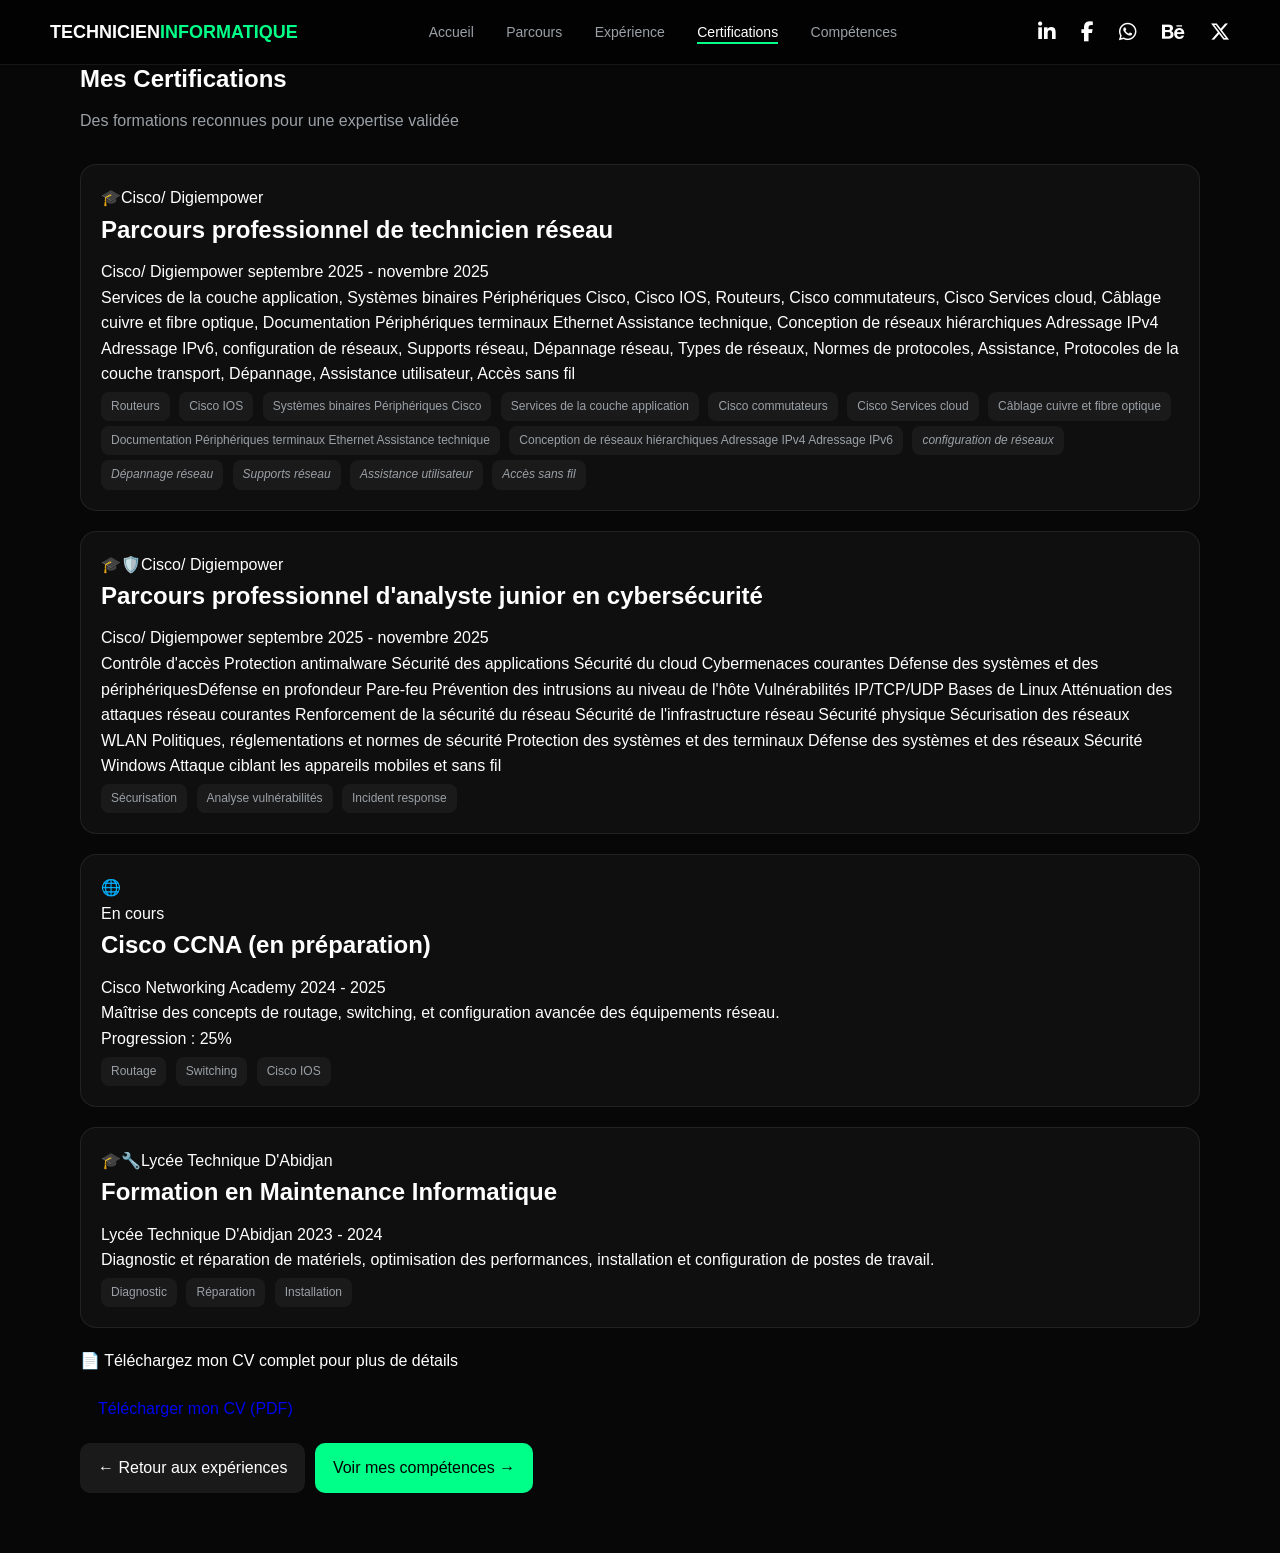
==== certification.html @ 4b7ccd05 "initial portfolio" ====
<!DOCTYPE html>
<html lang="fr">
<head>
  <!-- META ESSENTIEL -->
  <meta charset="UTF-8">
  <meta name="viewport" content="width=device-width, initial-scale=1.0">
  
  <!-- LIEN CORRIGÉ POUR LES ICÔNES -->
  <link rel="stylesheet" href="https://cdnjs.cloudflare.com/ajax/libs/font-awesome/6.5.0/css/all.min.css">

  <!-- SEO -->
  <meta name="description" content="Portfolio professionnel de Joseph-Michael YAO, technicien informatique spécialisé en maintenance, réseaux, développement web et vidéosurveillance.">
  <meta name="keywords" content="technicien informatique, réseau, maintenance, vidéosurveillance, développeur web, Côte d'Ivoire">
  <meta name="author" content="YAO KONAN KOUAKOU JOSEPH-MICHAEL">

  <!-- OPEN GRAPH (pour partage WhatsApp / Facebook) -->
  <meta property="og:title" content="Joseph-Michael YAO | Technicien Informatique">
  <meta property="og:description" content="Technicien IT polyvalent spécialisé en maintenance, réseau et développement web.">
  <meta property="og:image" content="profile.jpg">
  <meta property="og:type" content="website">

  <title>Joseph-Michael YAO | Technicien Informatique</title>

  <!-- CSS -->
  <link rel="stylesheet" href="style.css">

  <!-- FAVICON -->
  <link rel="icon" href="favicon.ico" type="image/x-icon">
</head>

<body>

  <!-- ================= NAVBAR ================= -->
  <header class="navbar">
    
    <!-- LOGO -->
    <div class="logo" aria-label="Logo du site">
      TECHNICIEN<span>INFORMATIQUE</span>
    </div>

    <!-- NAVIGATION -->
    <nav id="menu" class="nav-menu" aria-label="Navigation principale">
      <a href="index.html">Accueil</a>
      <a href="parcours.html">Parcours</a>
      <a href="experience.html">Expérience</a>
      <a href="certification.html" class="active">Certifications</a>
      <a href="competence.html">Compétences</a>
    </nav>

    <!-- RÉSEAUX SOCIAUX (Désormais visibles) -->
    <div class="socials" aria-label="Réseaux sociaux">
      <a href="https://linkedin.com" target="_blank" aria-label="LinkedIn">
        <i class="fab fa-linkedin-in"></i>
      </a>
      <a href="https://facebook.com/joseph.michael" target="_blank" aria-label="Facebook">
        <i class="fab fa-facebook-f"></i>
      </a>
      <a href="https://wa.me/2250545827545" target="_blank" aria-label="WhatsApp">
        <i class="fab fa-whatsapp"></i>
      </a>
      <a href="#" target="_blank" aria-label="Behance">
        <i class="fab fa-behance"></i>
      </a>
      <a href="#" target="_blank" aria-label="Twitter">
        <i class="fab fa-x-twitter"></i>
      </a>
    </div>

    <!-- MENU MOBILE -->
    <button class="burger" aria-label="Ouvrir le menu mobile" onclick="toggleMenu()">
      ☰
    </button>

  </header>

  <main>
    <!-- SECTION CERTIFICATIONS -->
    <section class="certifications">
      <div class="certifications-header">
        <h1>Mes Certifications</h1>
        <p class="subtitle">Des formations reconnues pour une expertise validée</p>
      </div>

      <div class="certifications-grid">
        <!-- Certification 1 - Parcours professionnel de technicien réseau -->
        <div class="certification-card">
          <div class="certification-icon">🎓Cisco/ Digiempower</div>
          <div class="certification-content">
            <h2>Parcours professionnel de technicien réseau</h2>
            <div class="certification-meta">
              <span class="cert-org">Cisco/ Digiempower</span>
              <span class="cert-date">septembre 2025 - novembre 2025</span>
            </div>
            <p> Services de la couche application,
              Systèmes binaires Périphériques Cisco, 
              Cisco IOS, Routeurs, 
              Cisco commutateurs, 
              Cisco Services cloud,
              Câblage cuivre et fibre optique,
              Documentation Périphériques terminaux Ethernet Assistance technique,
              Conception de réseaux hiérarchiques Adressage IPv4 Adressage IPv6, 
              configuration de réseaux,
              Supports réseau,
              Dépannage réseau, 
              Types de réseaux, 
              Normes de protocoles, 
              Assistance, 
              Protocoles de la couche transport, 
              Dépannage, 
              Assistance utilisateur, 
              Accès sans fil</p>
            <div class="certification-skills">
              <span class="cert-skill">Routeurs</span>
              <span class="cert-skill">Cisco IOS</span>
              <span class="cert-skill">Systèmes binaires Périphériques Cisco</span>
              <span class="cert-skill">Services de la couche application</span>
              <span class="cert-skill">Cisco commutateurs</span>
              <span class="cert-skill">Cisco Services cloud</span>
              <span class="cert-skill">Câblage cuivre et fibre optique</span>
              <span class="cert-skill">Documentation Périphériques terminaux Ethernet Assistance technique</span>
              <span class="cert-skill">Conception de réseaux hiérarchiques Adressage IPv4 Adressage IPv6</span>
              <var><span class="cert-skill">configuration de réseaux</span>
              <span class="cert-skill">Dépannage réseau</span>
              <span class="cert-skill">Supports réseau</span>
              <span class="cert-skill">Assistance utilisateur</span>
              <span class="cert-skill">Accès sans fil</span>

          </var>
            </div>
          </div>
        </div>

        <!-- Certification 3 - Formation Cybersécurité -->
        <div class="certification-card">
          <div class="certification-icon">🎓🛡️Cisco/ Digiempower</div>
          <div class="certification-content">
            <h2>Parcours professionnel d'analyste junior en cybersécurité</h2>
            <div class="certification-meta">
              <span class="cert-org">Cisco/ Digiempower</span>
              <span class="cert-date">septembre 2025 - novembre 2025</span>
            </div>
            <p>Contrôle d'accès Protection antimalware Sécurité des applications Sécurité du cloud Cybermenaces courantes Défense des systèmes et des périphériquesDéfense en profondeur Pare-feu Prévention des intrusions au niveau de l'hôte Vulnérabilités IP/TCP/UDP Bases de Linux Atténuation des attaques réseau courantes Renforcement de la sécurité du réseau Sécurité de l'infrastructure réseau Sécurité physique Sécurisation des réseaux WLAN Politiques, réglementations et normes de sécurité Protection des systèmes et des terminaux Défense des systèmes et des réseaux Sécurité Windows Attaque ciblant les appareils mobiles et sans fil</p>
            <div class="certification-skills">
              <span class="cert-skill">Sécurisation</span>
              <span class="cert-skill">Analyse vulnérabilités</span>
              <span class="cert-skill">Incident response</span>
            </div>
          </div>
        </div>

        <!-- Certification 4 - Cisco CCNA (en cours) -->
        <div class="certification-card in-progress">
          <div class="certification-icon">🌐</div>
          <div class="certification-content">
            <div class="cert-badge">En cours</div>
            <h2>Cisco CCNA (en préparation)</h2>
            <div class="certification-meta">
              <span class="cert-org">Cisco Networking Academy</span>
              <span class="cert-date">2024 - 2025</span>
            </div>
            <p>Maîtrise des concepts de routage, switching, et configuration avancée des équipements réseau.</p>
            <div class="progress-bar">
              <div class="progress-fill" style="width: 60%"></div>
            </div>
            <span class="progress-text">Progression : 25%</span>
            <div class="certification-skills">
              <span class="cert-skill">Routage</span>
              <span class="cert-skill">Switching</span>
              <span class="cert-skill">Cisco IOS</span>
            </div>
          </div>
        </div>

        <!-- Certification 5 - Maintenance & Support -->
        <div class="certification-card">
          <div class="certification-icon">🎓🔧Lycée Technique D'Abidjan</div>
          <div class="certification-content">
            <h2>Formation en Maintenance Informatique</h2>
            <div class="certification-meta">
              <span class="cert-org">Lycée Technique D'Abidjan</span>
              <span class="cert-date">2023 - 2024</span>
            </div>
            <p>Diagnostic et réparation de matériels, optimisation des performances, installation et configuration de postes de travail.</p>
            <div class="certification-skills">
              <span class="cert-skill">Diagnostic</span>
              <span class="cert-skill">Réparation</span>
              <span class="cert-skill">Installation</span>
            </div>
          </div>
        </div>

      </div>

      <!-- Section téléchargement CV -->
      <div class="cv-section">
        <div class="cv-card">
          <p>📄 Téléchargez mon CV complet pour plus de détails</p>
          <a href="CV_INFORMATICIEN RESEAU_YAO KONAN_KOUAKOU JOSEPH-MICHAEL (2).pdf" class="btn-cv" download>Télécharger mon CV (PDF)</a>
        </div>
      </div>

      <!-- Boutons de navigation -->
      <div class="certifications-actions">
        <a href="experience.html" class="btn-secondary">← Retour aux expériences</a>
        <a href="competence.html" class="btn-primary">Voir mes compétences →</a>
      </div>
    </section>
  </main>

  <script src="script.js"></script>
</body>
</html>
---- style.css ----
/* =========================
   RESET & BASE
========================= */
*{
  margin:0;
  padding:0;
  box-sizing:border-box;
  font-family:Arial, sans-serif;
}

:root{
  --bg:#070707;
  --card:#0f0f0f;
  --text:#ffffff;
  --muted:#9aa0a6;
  --primary:#00ff88;
  --border:rgba(255,255,255,0.08);
}

body{
  background:var(--bg);
  color:var(--text);
  line-height:1.6;
}

/* =========================
   NAVBAR
========================= */
.navbar{
  position:fixed;
  top:0;
  width:100%;
  display:flex;
  justify-content:space-between;
  align-items:center;
  padding:16px 50px;
  background:rgba(0,0,0,0.6);
  backdrop-filter: blur(14px);
  z-index:1000;
  border-bottom:1px solid var(--border);
}

.logo{
  font-weight:700;
  font-size:18px;
}

.logo span{
  color:var(--primary);
}

nav a{
  margin:0 14px;
  text-decoration:none;
  color:var(--muted);
  font-size:14px;
  transition:0.3s;
  position:relative;
}

nav a:hover,
nav a.active{
  color:var(--text);
}

nav a::after{
  content:"";
  position:absolute;
  left:0;
  bottom:-4px;
  width:0%;
  height:2px;
  background:var(--primary);
  transition:0.3s;
}

nav a:hover::after,
nav a.active::after{
  width:100%;
}

.socials a{
  margin-left:10px;
  color:var(--muted);
  text-decoration:none;
}

.socials a:hover{
  color:var(--primary);
}

/* BURGER */
.burger{
  display:none;
  font-size:26px;
  cursor:pointer;
  color:white;
  background:none;
  border:none;
}

/* =========================
   HERO
========================= */
.hero{
  display:flex;
  justify-content:space-between;
  align-items:center;
  padding:140px 80px 60px;
  gap:40px;
}

.hero-text{
  max-width:520px;
}

.hero-text h1{
  font-size:52px;
  line-height:1.1;
}

.hero-text h1 span{
  color:var(--primary);
}

.hero-text p{
  margin-top:20px;
  color:var(--muted);
}

/* BUTTON */
.btn{
  margin-top:30px;
  padding:14px 22px;
  border:none;
  background:var(--primary);
  color:black;
  font-weight:bold;
  cursor:pointer;
  border-radius:10px;
  transition:0.3s;
  display:inline-block;
  box-shadow:0 0 25px rgba(0,255,136,0.2);
}

.btn:hover{
  transform:translateY(-3px);
}

/* IMAGE */
.hero-img .circle{
  width:340px;
  height:340px;
  border-radius:50%;
  overflow:hidden;
  border:4px solid #111;
  box-shadow:0 0 50px rgba(0,255,136,0.15);
}

.hero-img img{
  width:100%;
  height:100%;
  object-fit:cover;
}

/* =========================
   SECTIONS
========================= */
section{
  padding:60px 80px;
}

h1,h2,h3{
  margin-bottom:10px;
}

.subtitle{
  color:var(--muted);
  margin-bottom:30px;
}

/* =========================
   CARDS (COMPÉTENCES / EXP)
========================= */
.skill-card,
.experience-card,
.certification-card{
  background:var(--card);
  border:1px solid var(--border);
  border-radius:16px;
  padding:20px;
  margin-bottom:20px;
  transition:0.3s;
}

.skill-card:hover,
.experience-card:hover,
.certification-card:hover{
  transform:translateY(-5px);
  border-color:rgba(0,255,136,0.3);
}

/* SKILL BAR */
.skill-level{
  background:#1a1a1a;
  height:6px;
  border-radius:10px;
  margin-top:10px;
  overflow:hidden;
}

.level-bar{
  height:100%;
  background:var(--primary);
}

/* TAGS */
.skill-badge,
.skill-tag,
.cert-skill{
  display:inline-block;
  padding:5px 10px;
  margin:5px 5px 0 0;
  background:#1a1a1a;
  border-radius:8px;
  font-size:12px;
  color:var(--muted);
}

/* =========================
   LOGOS
========================= */
.logos{
  display:flex;
  flex-wrap:wrap;
  gap:20px;
  color:var(--muted);
}

/* =========================
   BUTTONS ACTIONS
========================= */
.btn-primary,
.btn-secondary,
.btn-cv{
  padding:12px 18px;
  border-radius:10px;
  text-decoration:none;
  display:inline-block;
  margin:10px 5px 0 0;
  transition:0.3s;
}

.btn-primary{
  background:var(--primary);
  color:black;
}

.btn-secondary{
  background:#1a1a1a;
  color:white;
}

.btn-primary:hover,
.btn-secondary:hover,
.btn-cv:hover{
  transform:translateY(-3px);
}

/* =========================
   BURGER MENU MOBILE
========================= */
@media (max-width: 900px){

  .hero{
    flex-direction:column;
    text-align:center;
    padding:120px 20px 40px;
  }

  nav{
    display:none;
    position:absolute;
    top:70px;
    left:0;
    width:100%;
    background:black;
    flex-direction:column;
    padding:20px;
  }

  nav.active{
    display:flex;
  }

  .burger{
    display:block;
  }

  section{
    padding:40px 20px;
  }

  .hero-text h1{
    font-size:38px;
  }
}

/* ===== LOGOS COMPÉTENCES ===== */
.logos{
  display:flex;
  flex-wrap:wrap;
  gap:25px;
  margin-top:20px;
}

.logo-item{
  background:#0f0f0f;
  border:1px solid rgba(255,255,255,0.08);
  padding:15px;
  border-radius:14px;
  width:120px;
  display:flex;
  flex-direction:column;
  align-items:center;
  justify-content:center;
  transition:0.3s;
}

.logo-item:hover{
  transform:translateY(-5px);
  border-color:#00ff88;
}

.logo-item img{
  width:50px;
  height:50px;
  object-fit:contain;
  margin-bottom:10px;
}

.logo-item span{
  font-size:13px;
  color:#aaa;
}

.socials {
  display: flex;
  gap: 15px;
}

.socials a {
  text-decoration: none;
  color: #ffffff; /* Couleur par défaut */
  font-size: 20px;
  transition: 0.3s;
}

.socials a:hover {
  color: #0077b5; /* Exemple : bleu LinkedIn au survol */
}
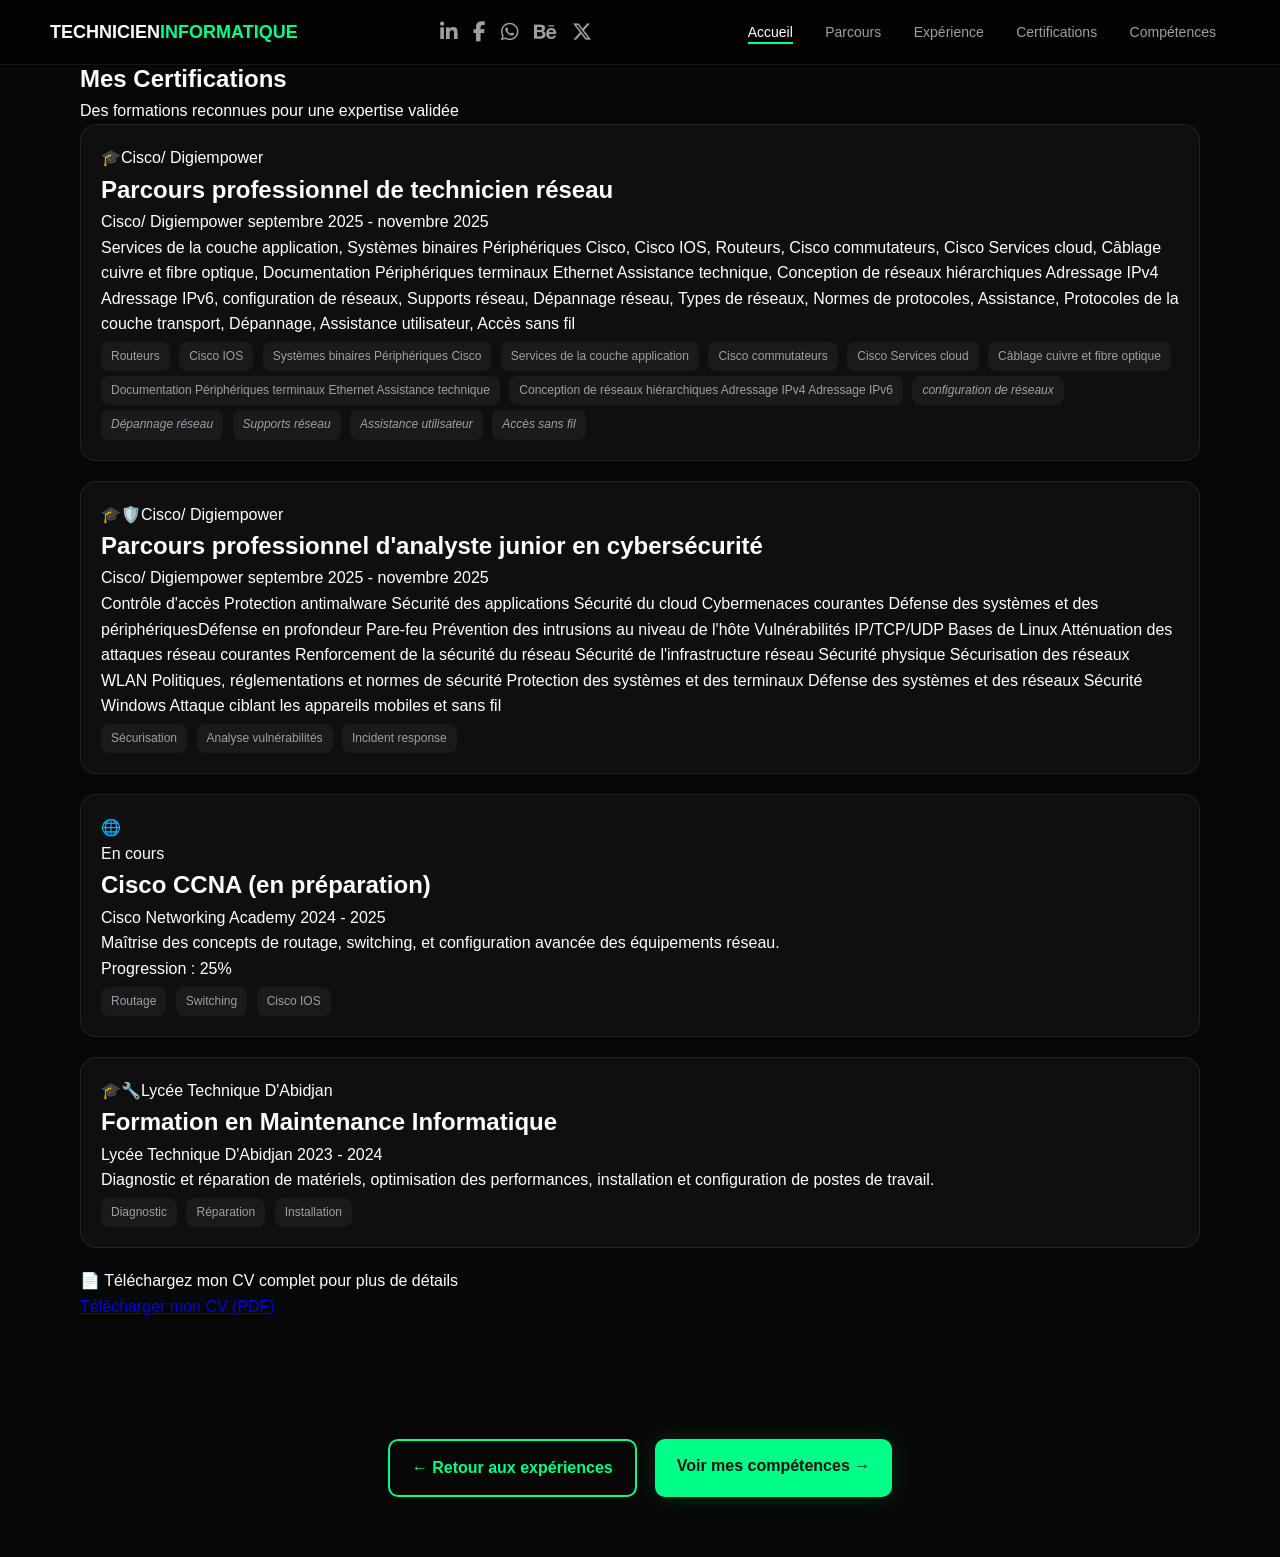
==== commit e3322d7b: "responsive" ====
--- a/certification.html
+++ b/certification.html
@@ -33,22 +33,14 @@
   <!-- ================= NAVBAR ================= -->
   <header class="navbar">
     
+
     <!-- LOGO -->
     <div class="logo" aria-label="Logo du site">
       TECHNICIEN<span>INFORMATIQUE</span>
     </div>
 
-    <!-- NAVIGATION -->
-    <nav id="menu" class="nav-menu" aria-label="Navigation principale">
-      <a href="index.html">Accueil</a>
-      <a href="parcours.html">Parcours</a>
-      <a href="experience.html">Expérience</a>
-      <a href="certification.html" class="active">Certifications</a>
-      <a href="competence.html">Compétences</a>
-    </nav>
-
-    <!-- RÉSEAUX SOCIAUX (Désormais visibles) -->
-    <div class="socials" aria-label="Réseaux sociaux">
+    <!-- RÉSEAUX SOCIAUX DESKTOP -->
+    <div class="socials">
       <a href="https://linkedin.com" target="_blank" aria-label="LinkedIn">
         <i class="fab fa-linkedin-in"></i>
       </a>
@@ -58,13 +50,42 @@
       <a href="https://wa.me/2250545827545" target="_blank" aria-label="WhatsApp">
         <i class="fab fa-whatsapp"></i>
       </a>
-      <a href="#" target="_blank" aria-label="Behance">
+      <a href="#" aria-label="Behance">
         <i class="fab fa-behance"></i>
       </a>
-      <a href="#" target="_blank" aria-label="Twitter">
+      <a href="#" aria-label="Twitter">
         <i class="fab fa-x-twitter"></i>
       </a>
     </div>
+
+    <!-- NAVIGATION -->
+<nav id="menu" class="nav-menu" aria-label="Navigation principale">
+
+  <a href="index.html" class="active">Accueil</a>
+  <a href="parcours.html">Parcours</a>
+  <a href="experience.html">Expérience</a>
+  <a href="certification.html">Certifications</a>
+  <a href="competence.html">Compétences</a>
+
+  <!-- 🔽 AJOUT RÉSEAUX DANS MENU MOBILE -->
+  <div class="mobile-socials">
+    <a href="https://linkedin.com" target="_blank">
+      <i class="fab fa-linkedin-in"></i>
+    </a>
+    <a href="https://facebook.com/joseph.michael" target="_blank">
+      <i class="fab fa-facebook-f"></i>
+    </a>
+    <a href="https://wa.me/2250545827545" target="_blank">
+      <i class="fab fa-whatsapp"></i>
+    </a>
+    <a href="#">
+      <i class="fab fa-behance"></i>
+    </a>
+    <a href="#">
+      <i class="fab fa-x-twitter"></i>
+    </a>
+  </div>
+</nav>
 
     <!-- MENU MOBILE -->
     <button class="burger" aria-label="Ouvrir le menu mobile" onclick="toggleMenu()">
--- a/style.css
+++ b/style.css
@@ -1,3 +1,99 @@
+/* =========================
+   BOUTONS DE NAVIGATION
+========================= */
+.certifications-actions {
+  display: flex;
+  justify-content: center;
+  gap: 18px;
+  margin: 120px 0 0 0;
+}
+
+.btn-primary {
+  background: var(--primary);
+  color: #111;
+  border: none;
+  padding: 14px 22px;
+  border-radius: 10px;
+  font-weight: bold;
+  text-decoration: none;
+  box-shadow: 0 0 25px rgba(0,255,136,0.15);
+  transition: 0.3s;
+  display: inline-block;
+}
+.btn-primary:hover {
+  background: #00e676;
+  color: #fff;
+}
+
+.btn-secondary {
+  background: transparent;
+  color: var(--primary);
+  border: 2px solid var(--primary);
+  padding: 14px 22px;
+  border-radius: 10px;
+  font-weight: bold;
+  text-decoration: none;
+  transition: 0.3s;
+  display: inline-block;
+}
+.btn-secondary:hover {
+  background: var(--primary);
+  color: #111;
+}
+/* =========================
+   DROPDOWN MENU
+========================= */
+.dropdown {
+  position: relative;
+  display: inline-block;
+}
+
+.dropdown-toggle {
+  cursor: pointer;
+}
+
+.dropdown-menu {
+  display: none;
+  position: absolute;
+  background: #111;
+  min-width: 160px;
+  box-shadow: 0 8px 16px rgba(0,0,0,0.2);
+  z-index: 1001;
+  border-radius: 0 0 10px 10px;
+  overflow: hidden;
+}
+
+.dropdown-menu a {
+  color: var(--muted);
+  padding: 12px 16px;
+  text-decoration: none;
+  display: block;
+  font-size: 14px;
+  background: none;
+  transition: 0.3s;
+}
+
+.dropdown-menu a:hover {
+  background: var(--primary);
+  color: #111;
+}
+
+.dropdown:hover .dropdown-menu {
+  display: block;
+}
+
+/* Pour mobile : affichage du sous-menu si parent actif */
+@media (max-width: 768px) {
+  .dropdown-menu {
+    position: static;
+    min-width: 100%;
+    box-shadow: none;
+    border-radius: 0;
+  }
+  .dropdown.active .dropdown-menu {
+    display: block;
+  }
+}
 /* =========================
    RESET & BASE
 ========================= */
@@ -79,17 +175,35 @@
   width:100%;
 }
 
+/* =========================
+   SOCIALS
+========================= */
+
+.socials{
+  display:flex;
+  gap:15px;
+}
+
+@media (max-width: 768px){
+  .socials{
+    display:none;
+  }
+}
+
 .socials a{
-  margin-left:10px;
+  text-decoration:none;
   color:var(--muted);
-  text-decoration:none;
+  font-size:20px;
+  transition:0.3s;
 }
 
 .socials a:hover{
   color:var(--primary);
 }
 
-/* BURGER */
+/* =========================
+   BURGER
+========================= */
 .burger{
   display:none;
   font-size:26px;
@@ -170,17 +284,8 @@
   padding:60px 80px;
 }
 
-h1,h2,h3{
-  margin-bottom:10px;
-}
-
-.subtitle{
-  color:var(--muted);
-  margin-bottom:30px;
-}
-
-/* =========================
-   CARDS (COMPÉTENCES / EXP)
+/* =========================
+   CARDS
 ========================= */
 .skill-card,
 .experience-card,
@@ -198,20 +303,6 @@
 .certification-card:hover{
   transform:translateY(-5px);
   border-color:rgba(0,255,136,0.3);
-}
-
-/* SKILL BAR */
-.skill-level{
-  background:#1a1a1a;
-  height:6px;
-  border-radius:10px;
-  margin-top:10px;
-  overflow:hidden;
-}
-
-.level-bar{
-  height:100%;
-  background:var(--primary);
 }
 
 /* TAGS */
@@ -233,90 +324,13 @@
 .logos{
   display:flex;
   flex-wrap:wrap;
-  gap:20px;
-  color:var(--muted);
-}
-
-/* =========================
-   BUTTONS ACTIONS
-========================= */
-.btn-primary,
-.btn-secondary,
-.btn-cv{
-  padding:12px 18px;
-  border-radius:10px;
-  text-decoration:none;
-  display:inline-block;
-  margin:10px 5px 0 0;
-  transition:0.3s;
-}
-
-.btn-primary{
-  background:var(--primary);
-  color:black;
-}
-
-.btn-secondary{
-  background:#1a1a1a;
-  color:white;
-}
-
-.btn-primary:hover,
-.btn-secondary:hover,
-.btn-cv:hover{
-  transform:translateY(-3px);
-}
-
-/* =========================
-   BURGER MENU MOBILE
-========================= */
-@media (max-width: 900px){
-
-  .hero{
-    flex-direction:column;
-    text-align:center;
-    padding:120px 20px 40px;
-  }
-
-  nav{
-    display:none;
-    position:absolute;
-    top:70px;
-    left:0;
-    width:100%;
-    background:black;
-    flex-direction:column;
-    padding:20px;
-  }
-
-  nav.active{
-    display:flex;
-  }
-
-  .burger{
-    display:block;
-  }
-
-  section{
-    padding:40px 20px;
-  }
-
-  .hero-text h1{
-    font-size:38px;
-  }
-}
-
-/* ===== LOGOS COMPÉTENCES ===== */
-.logos{
-  display:flex;
-  flex-wrap:wrap;
   gap:25px;
   margin-top:20px;
 }
 
 .logo-item{
   background:#0f0f0f;
-  border:1px solid rgba(255,255,255,0.08);
+  border:1px solid var(--border);
   padding:15px;
   border-radius:14px;
   width:120px;
@@ -329,7 +343,7 @@
 
 .logo-item:hover{
   transform:translateY(-5px);
-  border-color:#00ff88;
+  border-color:var(--primary);
 }
 
 .logo-item img{
@@ -344,18 +358,82 @@
   color:#aaa;
 }
 
-.socials {
-  display: flex;
-  gap: 15px;
-}
-
-.socials a {
-  text-decoration: none;
-  color: #ffffff; /* Couleur par défaut */
-  font-size: 20px;
-  transition: 0.3s;
-}
-
-.socials a:hover {
-  color: #0077b5; /* Exemple : bleu LinkedIn au survol */
-}
+/* =========================
+   MOBILE
+========================= */
+.mobile-socials{
+  display:none;
+}
+
+@media (max-width: 768px){
+
+  .navbar{
+    padding:14px 20px;
+  }
+
+  .hero{
+    flex-direction:column;
+    text-align:center;
+    padding:120px 20px 40px;
+  }
+
+  .hero-text h1{
+    font-size:38px;
+  }
+
+  section{
+    padding:40px 20px;
+  }
+
+  /* NAV MENU */
+  .nav-menu{
+    display:none;
+    position:absolute;
+    top:65px;
+    left:0;
+    width:100%;
+    background:#000;
+    flex-direction:column;
+    padding:20px;
+  }
+
+  .nav-menu.active{
+    display:flex;
+  }
+
+  .nav-menu a{
+    padding:12px 0;
+    font-size:16px;
+  }
+
+  /* BURGER */
+  .burger{
+    display:block;
+  }
+
+  /* cacher réseaux desktop */
+  .socials{
+    display:none;
+  }
+
+  /* réseaux mobile */
+  .mobile-socials{
+    display:flex;
+    justify-content:center;
+    gap:20px;
+    margin-top:20px;
+    padding-top:15px;
+    border-top:1px solid var(--border);
+  }
+
+  .mobile-socials a{
+    font-size:22px;
+    color:white;
+    transition:0.3s;
+  }
+
+  .mobile-socials a:hover{
+    color:var(--primary);
+    transform:scale(1.2);
+  }
+}
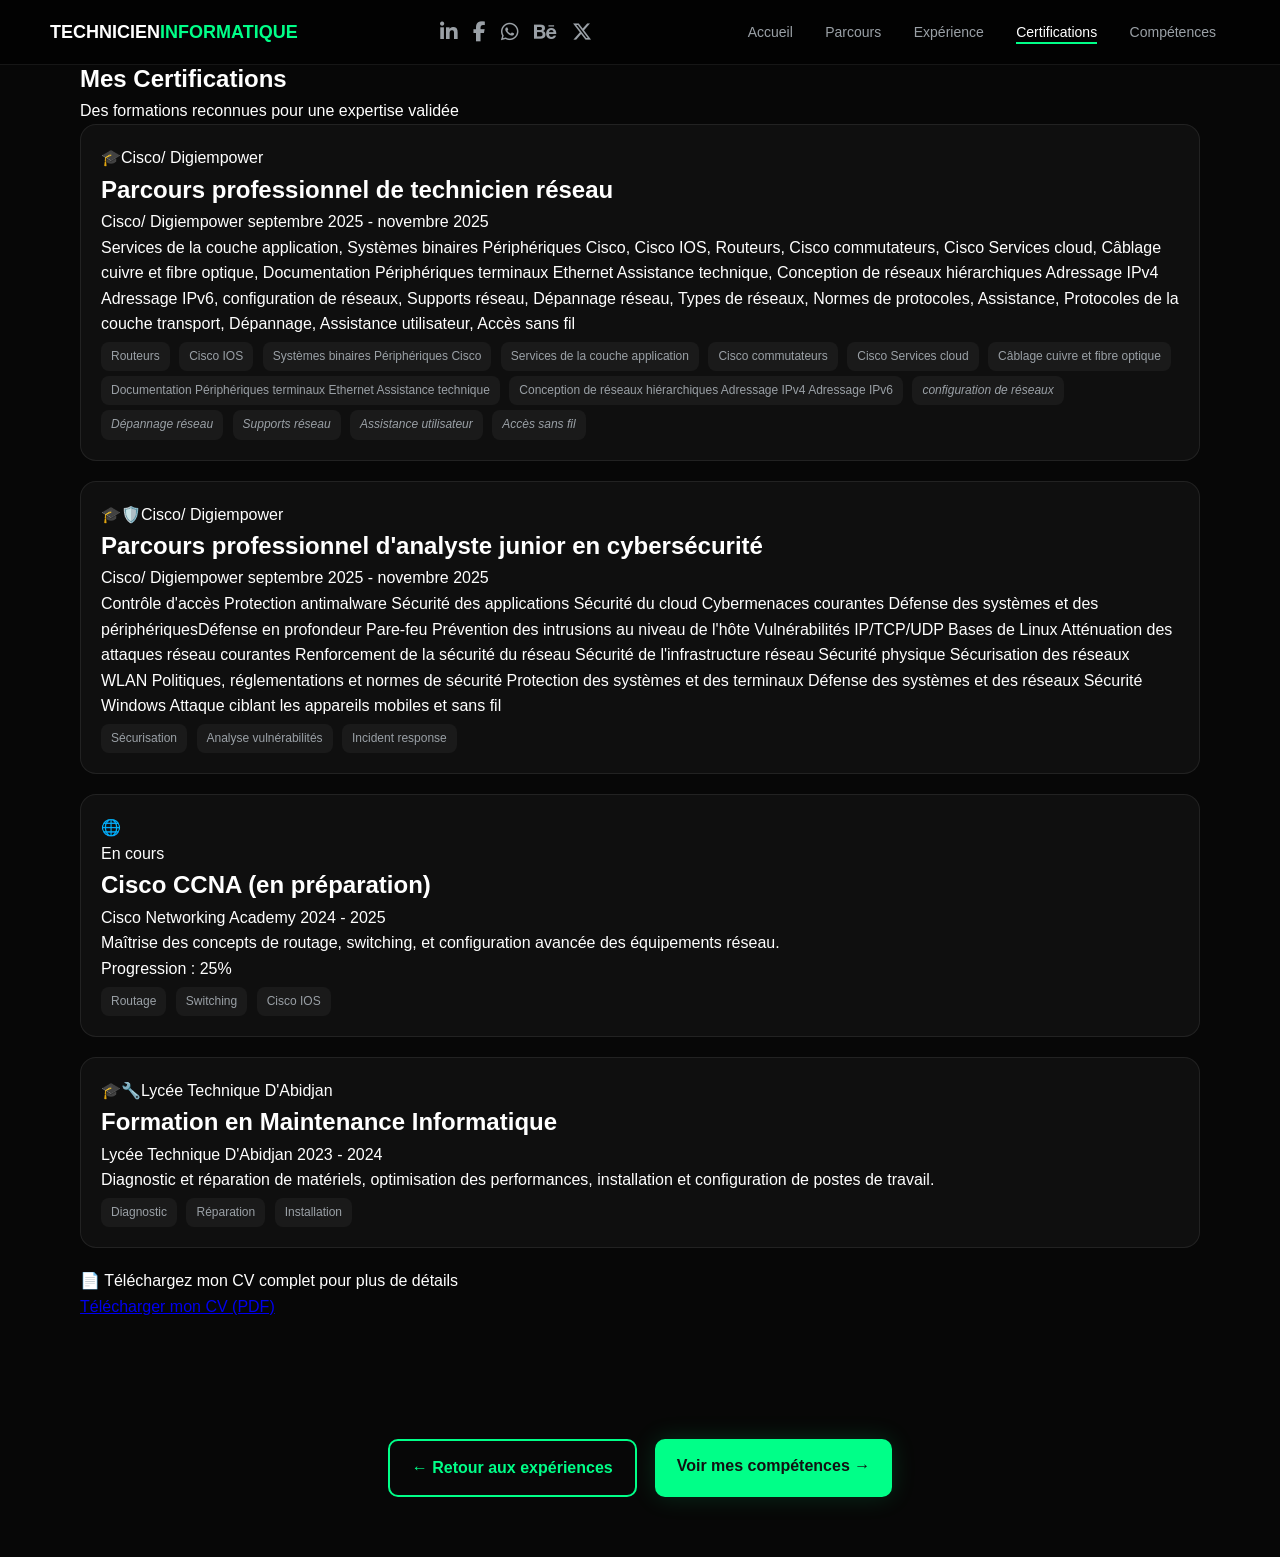
==== commit a30565c3: "responsive3" ====
--- a/certification.html
+++ b/certification.html
@@ -61,10 +61,10 @@
     <!-- NAVIGATION -->
 <nav id="menu" class="nav-menu" aria-label="Navigation principale">
 
-  <a href="index.html" class="active">Accueil</a>
+  <a href="index.html">Accueil</a>
   <a href="parcours.html">Parcours</a>
   <a href="experience.html">Expérience</a>
-  <a href="certification.html">Certifications</a>
+  <a href="certification.html" class="active">Certifications</a>
   <a href="competence.html">Compétences</a>
 
   <!-- 🔽 AJOUT RÉSEAUX DANS MENU MOBILE -->
@@ -228,7 +228,7 @@
     </section>
   </main>
 
-  <script src="script.js"></script>
+  <script src="java.js" defer></script>
 </body>
 </html>
 
--- a/style.css
+++ b/style.css
@@ -1,3 +1,29 @@
+/* =========================
+   BARRES DE NIVEAU DE COMPÉTENCE
+========================= */
+.skill-level {
+  width: 100%;
+  background: #222;
+  border-radius: 8px;
+  height: 12px;
+  margin: 18px 0 8px 0;
+  overflow: hidden;
+}
+
+.level-bar {
+  height: 100%;
+  background: linear-gradient(90deg, #00ff88 60%, #00c46b 100%);
+  border-radius: 8px;
+  transition: width 0.7s cubic-bezier(.77,0,.18,1);
+}
+
+.level-text {
+  display: block;
+  font-size: 13px;
+  color: var(--primary);
+  font-weight: bold;
+  margin-bottom: 8px;
+}
 /* =========================
    BOUTONS DE NAVIGATION
 ========================= */
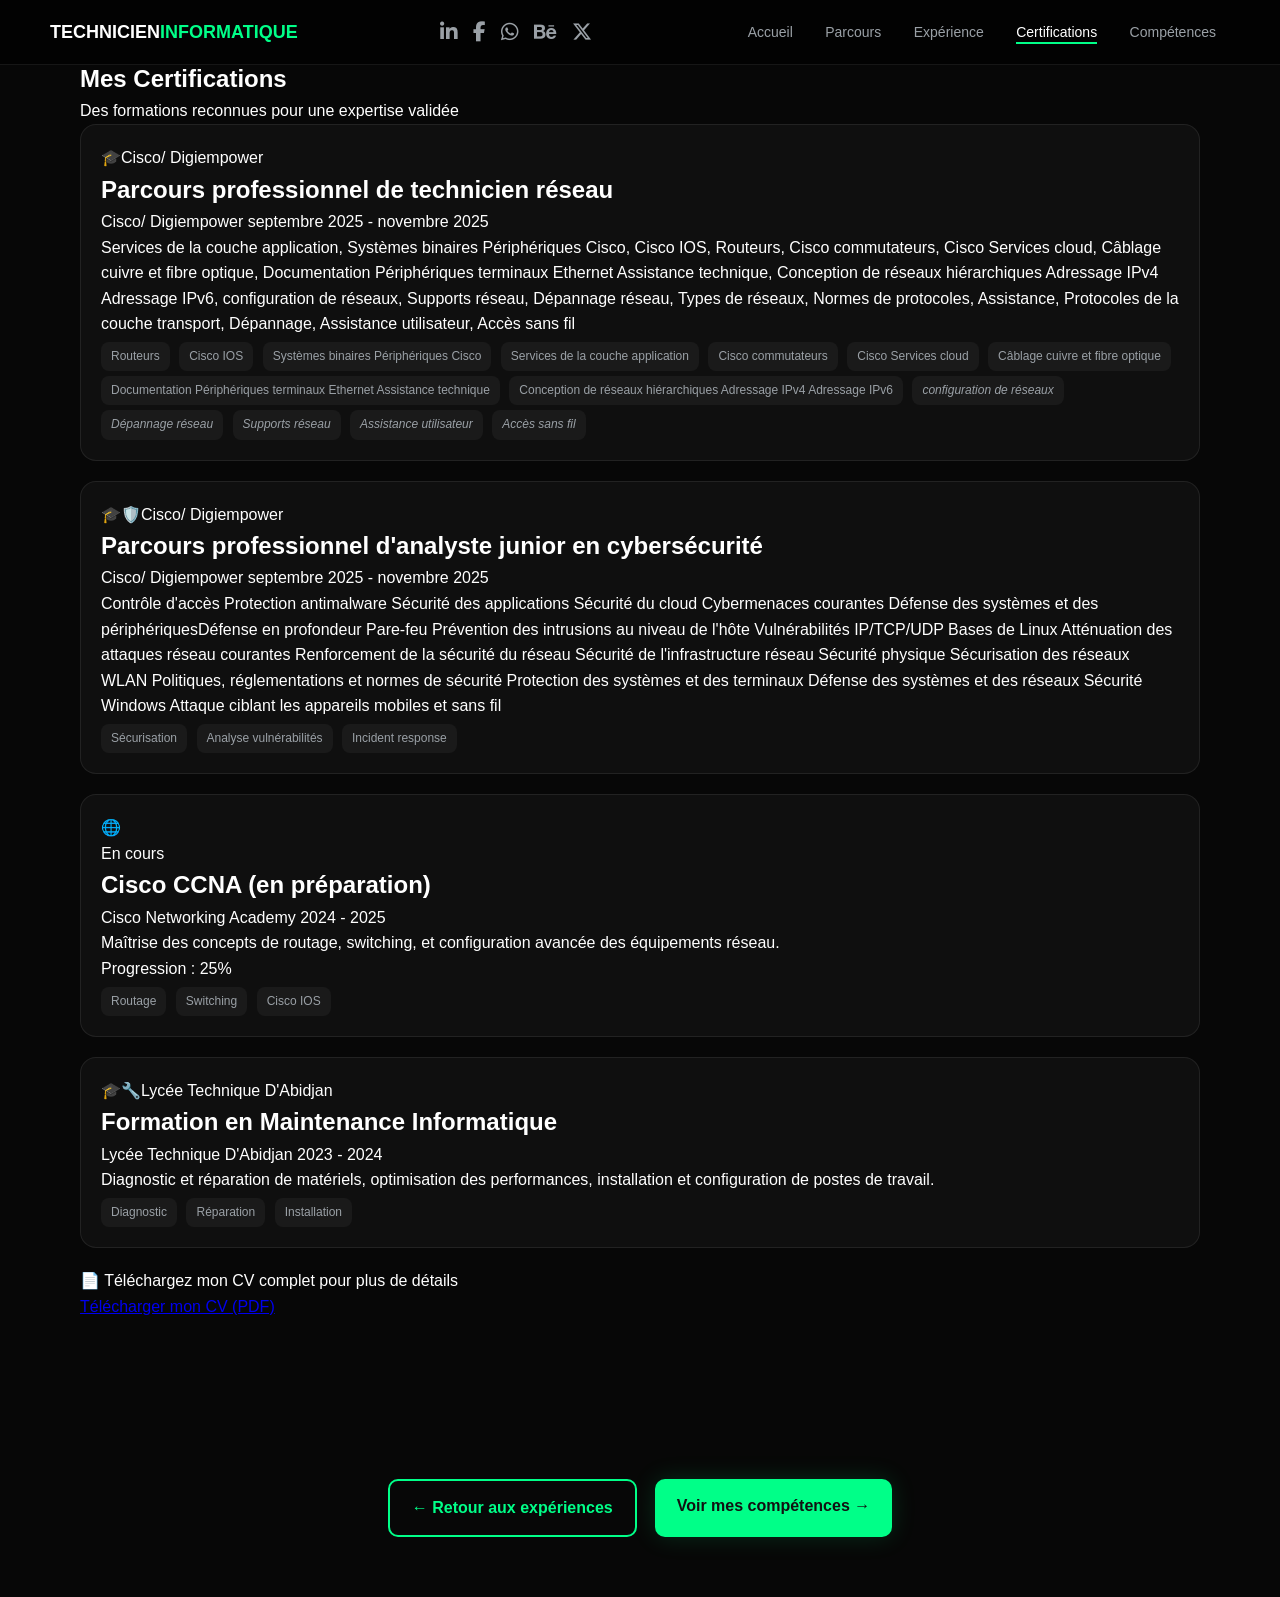
==== commit 812620d1: "responsive'" ====
--- a/certification.html
+++ b/certification.html
@@ -44,7 +44,7 @@
       <a href="https://linkedin.com" target="_blank" aria-label="LinkedIn">
         <i class="fab fa-linkedin-in"></i>
       </a>
-      <a href="https://facebook.com/joseph.michael" target="_blank" aria-label="Facebook">
+      <a href="https://www.facebook.com/share/1b37nTkpsk/?mibextid=wwXIfr" target="_blank" aria-label="Facebook">
         <i class="fab fa-facebook-f"></i>
       </a>
       <a href="https://wa.me/2250545827545" target="_blank" aria-label="WhatsApp">
--- a/style.css
+++ b/style.css
@@ -31,7 +31,7 @@
   display: flex;
   justify-content: center;
   gap: 18px;
-  margin: 120px 0 0 0;
+  margin: 160px 0 0 0;
 }
 
 .btn-primary {
